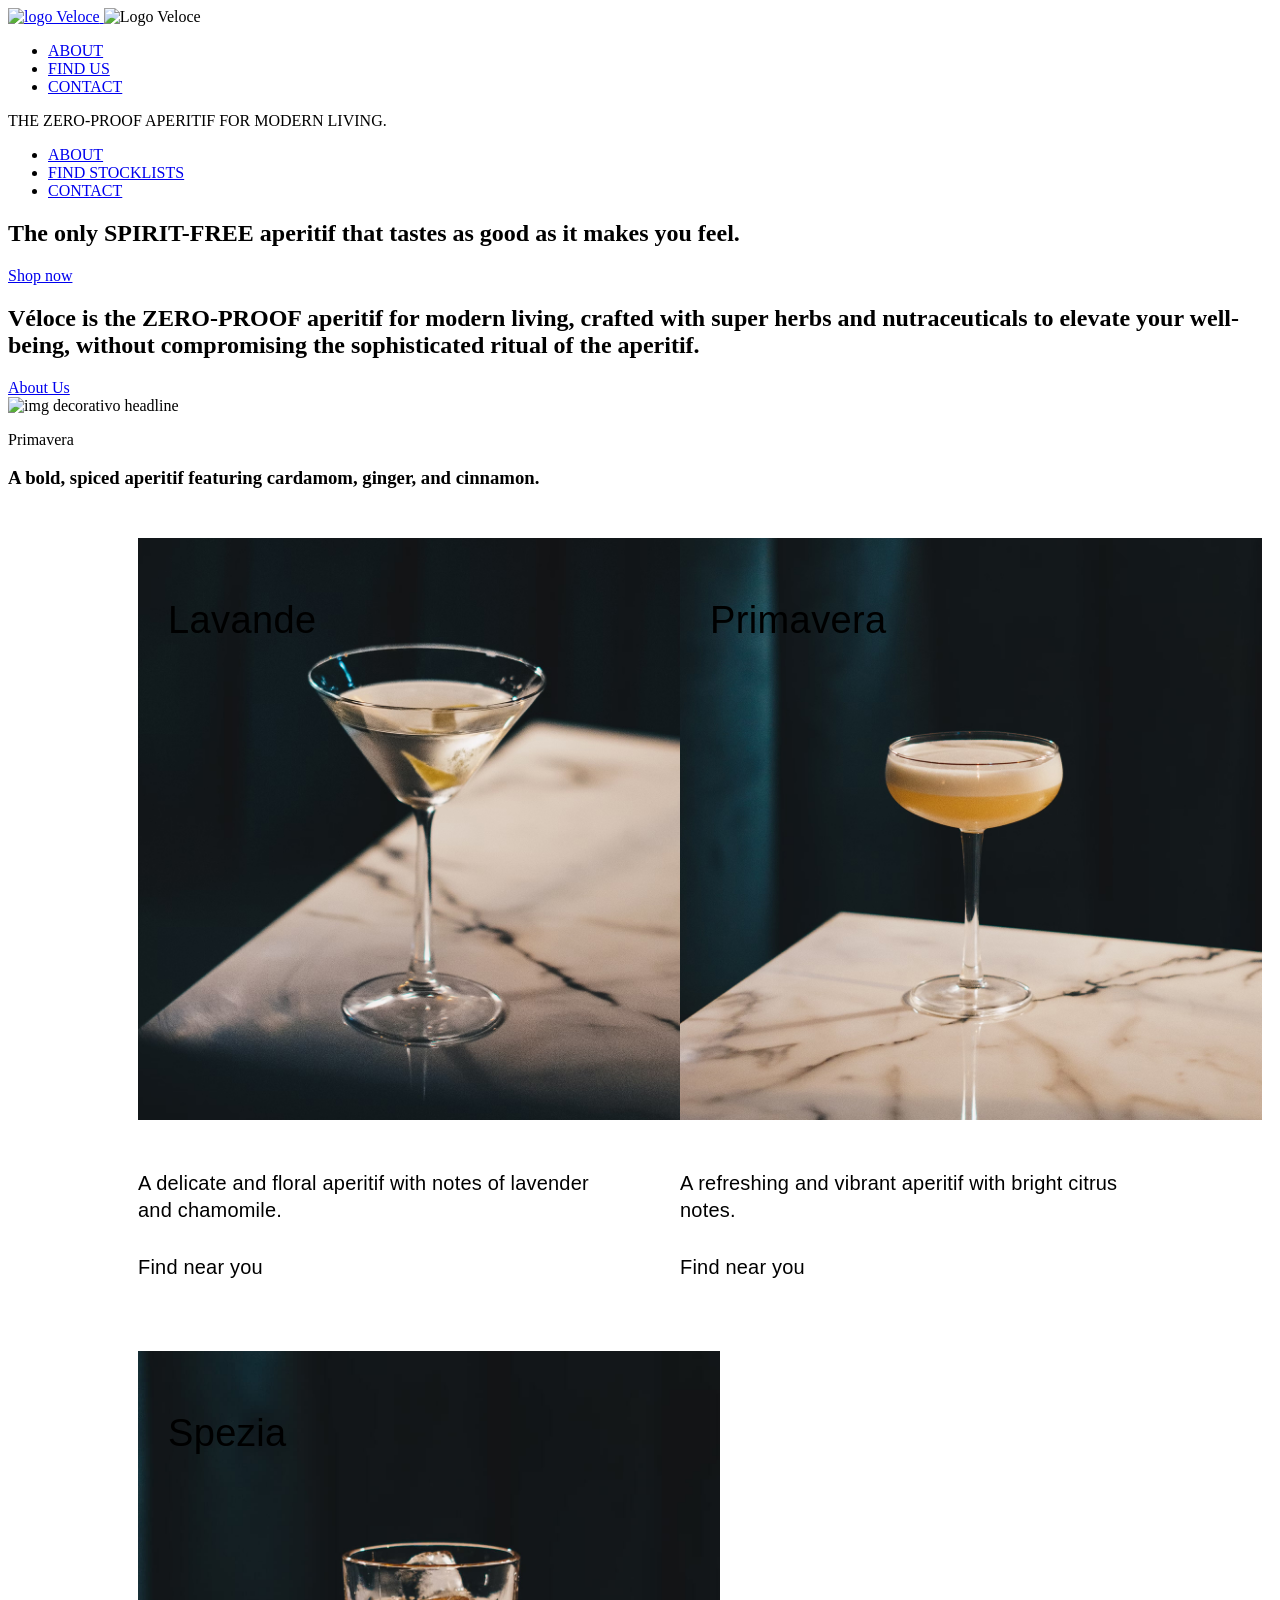
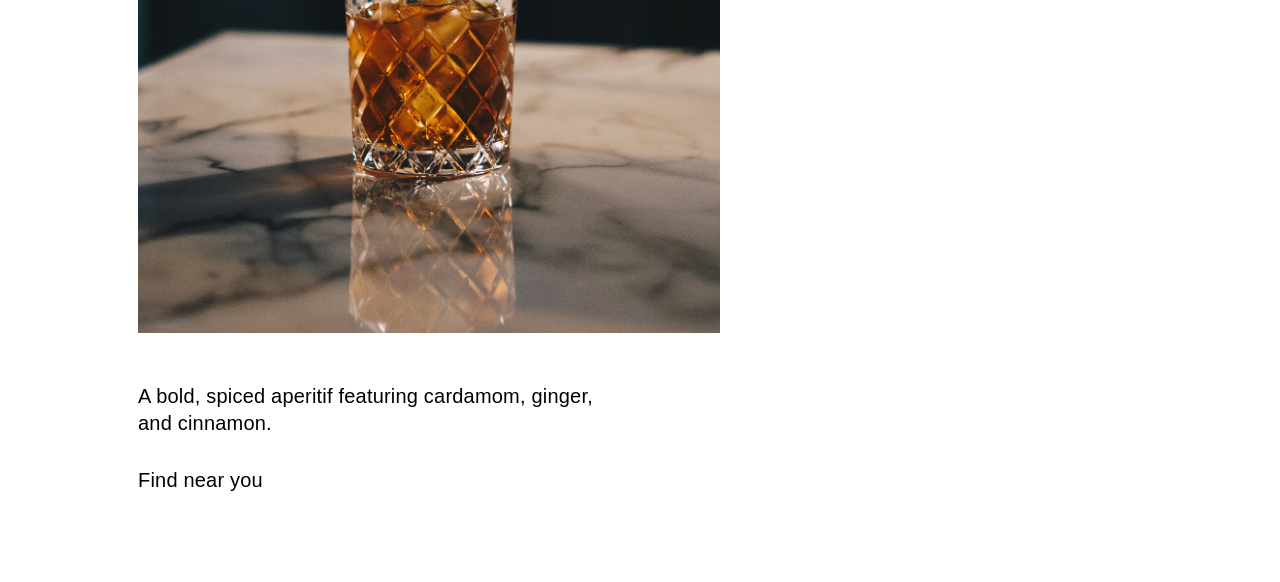
==== index.html @ 13fbf4e6 "finaliza sessao product" ====
<!doctype html>
<html lang="pt-br">
  <head>
    <meta charset="UTF-8" />
    <meta name="viewport" content="width=device-width, initial-scale=1.0" />
    <link rel="stylesheet" href="css/style.css" />
    <title>Véloce</title>
  </head>
  <body>
    <header class="main-header">
      <div class="logo-menu">
        <a class="logo mobile" href="index.html">
          <img src="img/logo-header-tablet.png" alt="logo Veloce" />
        </a>
        <img class="logo tablet" src="img/logo.svg" alt="Logo Veloce" />

        <nav class="menu mobile">
          <ul>
            <li>
              <a class="menu-link" href="#">ABOUT</a>
            </li>
            <li>
              <a class="menu-link" href="#">FIND US</a>
            </li>
            <li>
              <a class="menu-link" href="#">CONTACT</a>
            </li>
          </ul>
        </nav>
        <nav class="menu tablet">
          <p class="titulo-menu">THE ZERO-PROOF APERITIF FOR MODERN LIVING.</p>
          <ul>
            <li>
              <a class="menu-link" href="#">ABOUT</a>
            </li>
            <li>
              <a class="menu-link" href="#">FIND STOCKLISTS</a>
            </li>
            <li>
              <a class="menu-link" href="#">CONTACT</a>
            </li>
          </ul>
        </nav>
      </div>
      <div class="faixa"></div>
    </header>
    <section class="shop">
      <div class="hero">
        <div class="shop-link">
          <h2>
            The only SPIRIT-FREE aperitif that tastes as good as it makes you
            feel.
          </h2>
          <a href="#">Shop now</a>
        </div>
      </div>
    </section>
    <section class="description">
      <div class="description-contents">
        <h1>
          Véloce is the ZERO-PROOF aperitif for modern living, crafted with
          super herbs and nutraceuticals to elevate your well-being, without
          compromising the sophisticated ritual of the aperitif.
        </h1>
        <a href="#">About Us</a>
      </div>
    </section>
    <section class="headline">
      <div class="headline-contents">
        <img src="img/new-headline-img.png" alt="img decorativo headline" />
        <div class="text-contents">
          <p>Primavera</p>
          <h3>
            A bold, spiced aperitif featuring cardamom, ginger, and cinnamon.
          </h3>
        </div>
      </div>
    </section>
    <section class="product">
      <div class="product-contents">
        <article class="drinks">
          <header class="drink lavande">
            <h2>Lavande</h2>
          </header>
          <footer>
            <p>
              A delicate and floral aperitif with notes of lavender and
              chamomile.
            </p>
            <a href="#">Find near you</a>
          </footer>
        </article>
        <article class="drinks">
          <header class="drink primavera">
            <h2>Primavera</h2>
          </header>
          <footer>
            <p>
              A refreshing and vibrant aperitif with bright citrus notes.
            </p>
            <a href="#">Find near you</a>
          </footer>
        </article>
        <article class="drinks">
          <header class="drink spezia">
            <h2>Spezia</h2>
          </header>
          <footer>
            <p>
              A bold, spiced aperitif featuring cardamom, ginger, and cinnamon.
            </p>
            <a href="#">Find near you</a>
          </footer>
        </article>
        
      </div>
    </section>
  </body>
</html>
---- css/style.css ----
@import url(global.css);
@import url(header.css);
@import url(shop.css);
@import url(description.css);
@import url(headline.css);
@import url(product.css);
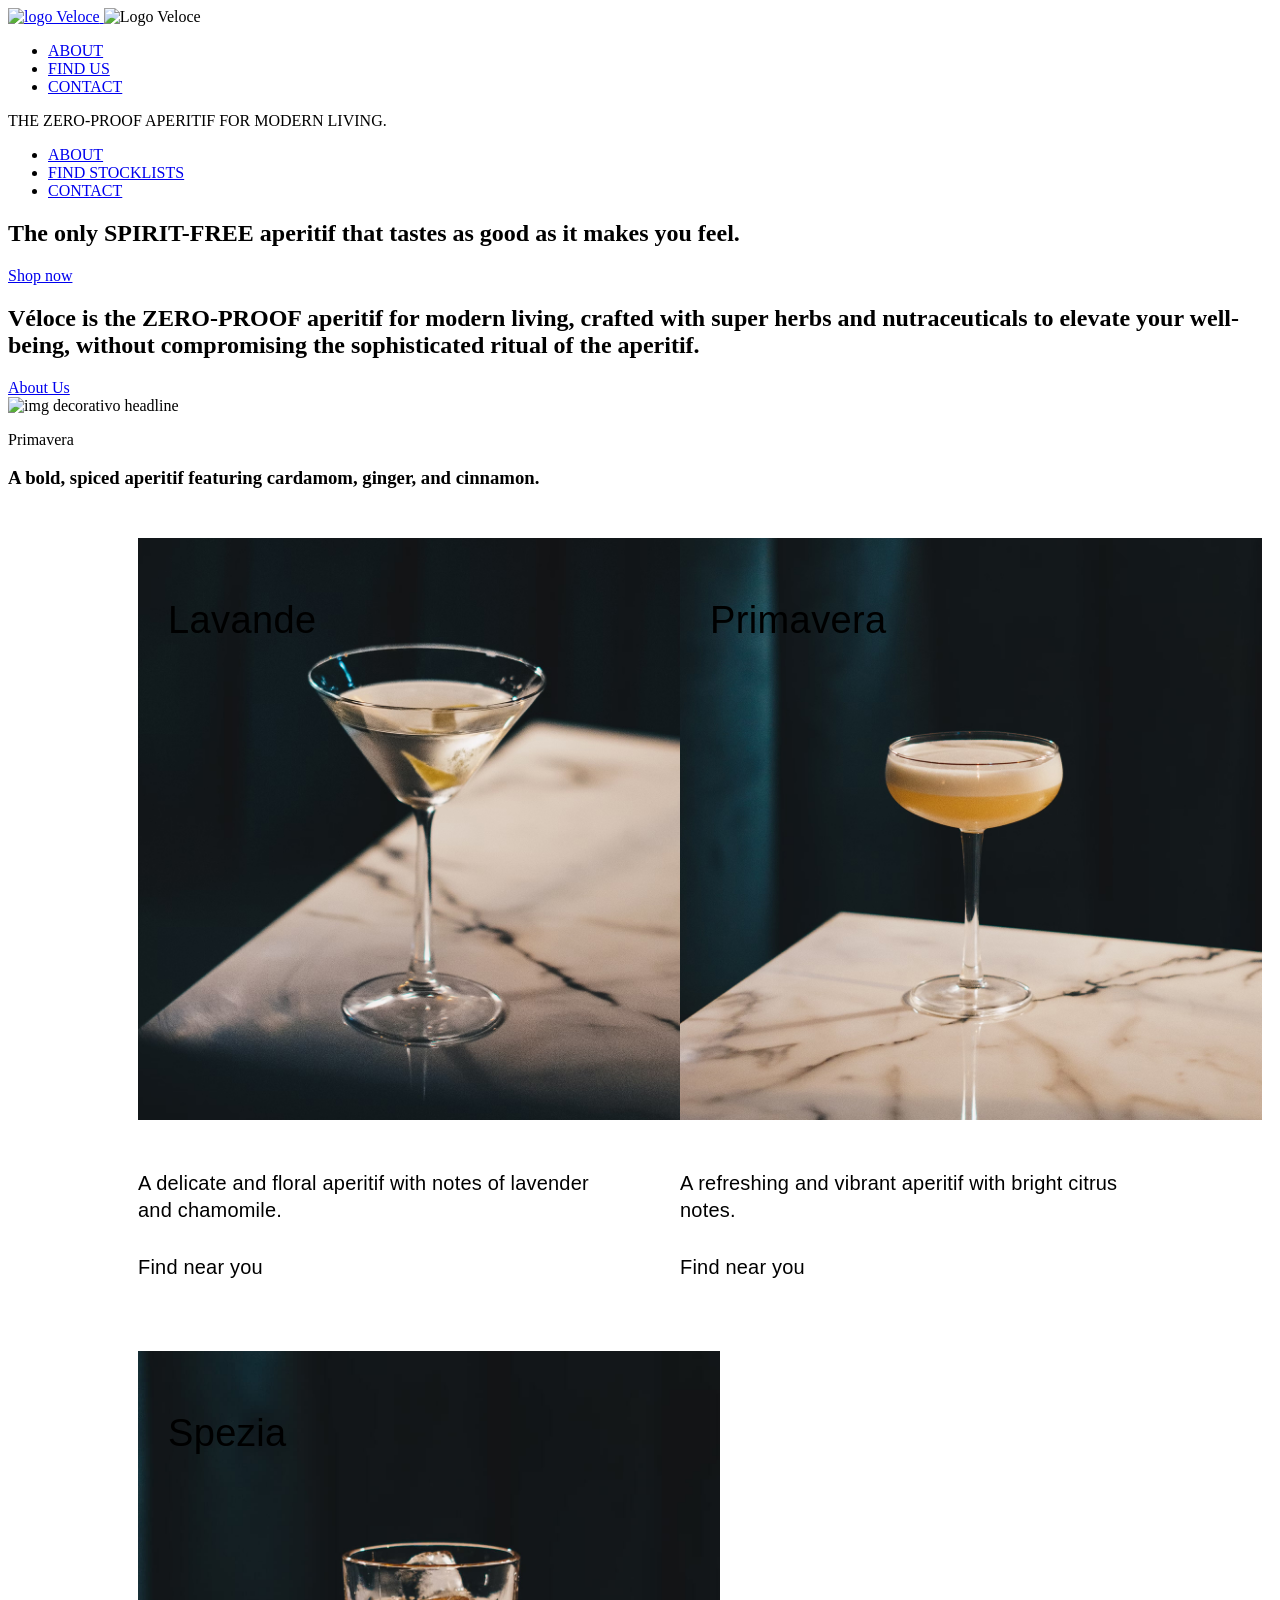
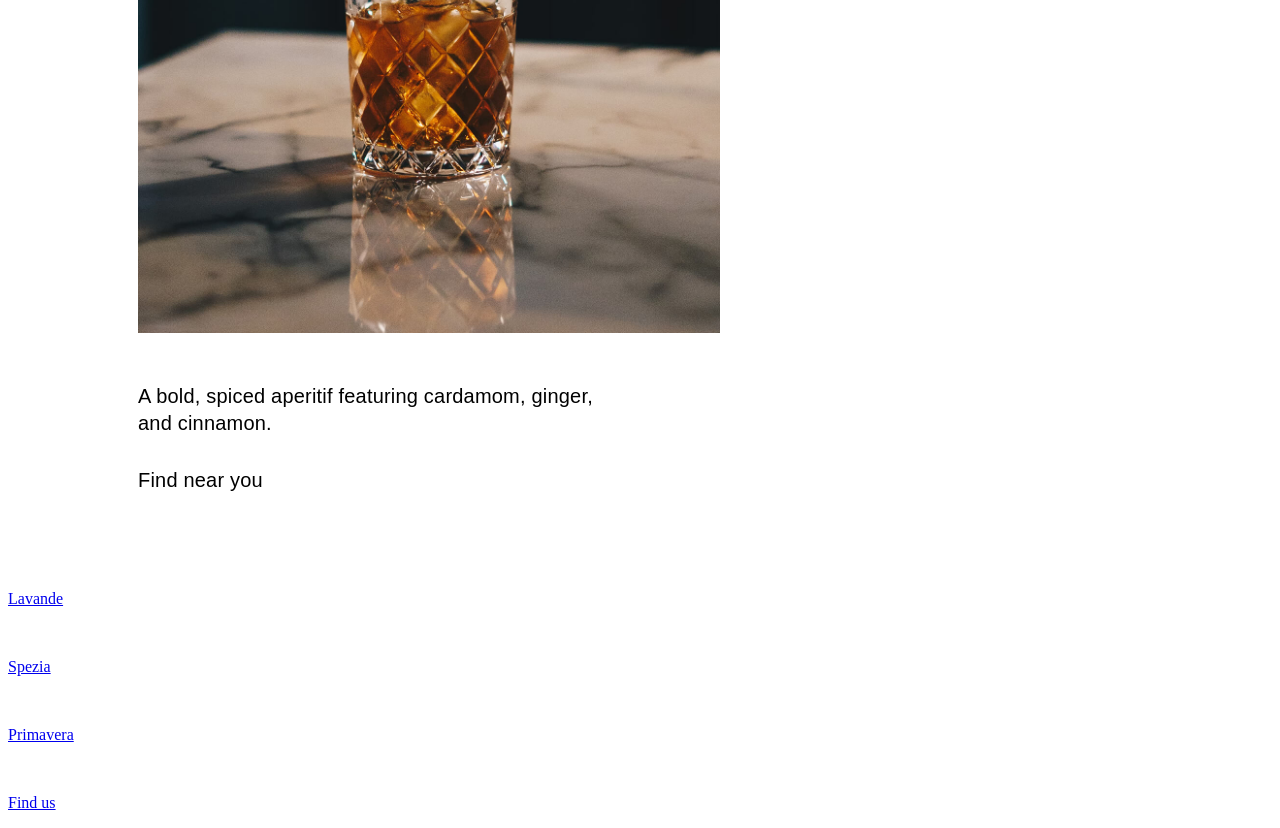
==== commit e2b5cc96: "adiciona estratura html sessao flavors" ====
--- a/index.html
+++ b/index.html
@@ -95,9 +95,7 @@
             <h2>Primavera</h2>
           </header>
           <footer>
-            <p>
-              A refreshing and vibrant aperitif with bright citrus notes.
-            </p>
+            <p>A refreshing and vibrant aperitif with bright citrus notes.</p>
             <a href="#">Find near you</a>
           </footer>
         </article>
@@ -112,8 +110,18 @@
             <a href="#">Find near you</a>
           </footer>
         </article>
-        
       </div>
+    </section>
+    <section class="flavors">
+      <a href="#">
+        <p>Lavande</p>
+        <br />
+        <p>Spezia</p>
+        <br />
+        <p>Primavera</p>
+        <br />
+        <p class="span">Find us</p>
+      </a>
     </section>
   </body>
 </html>
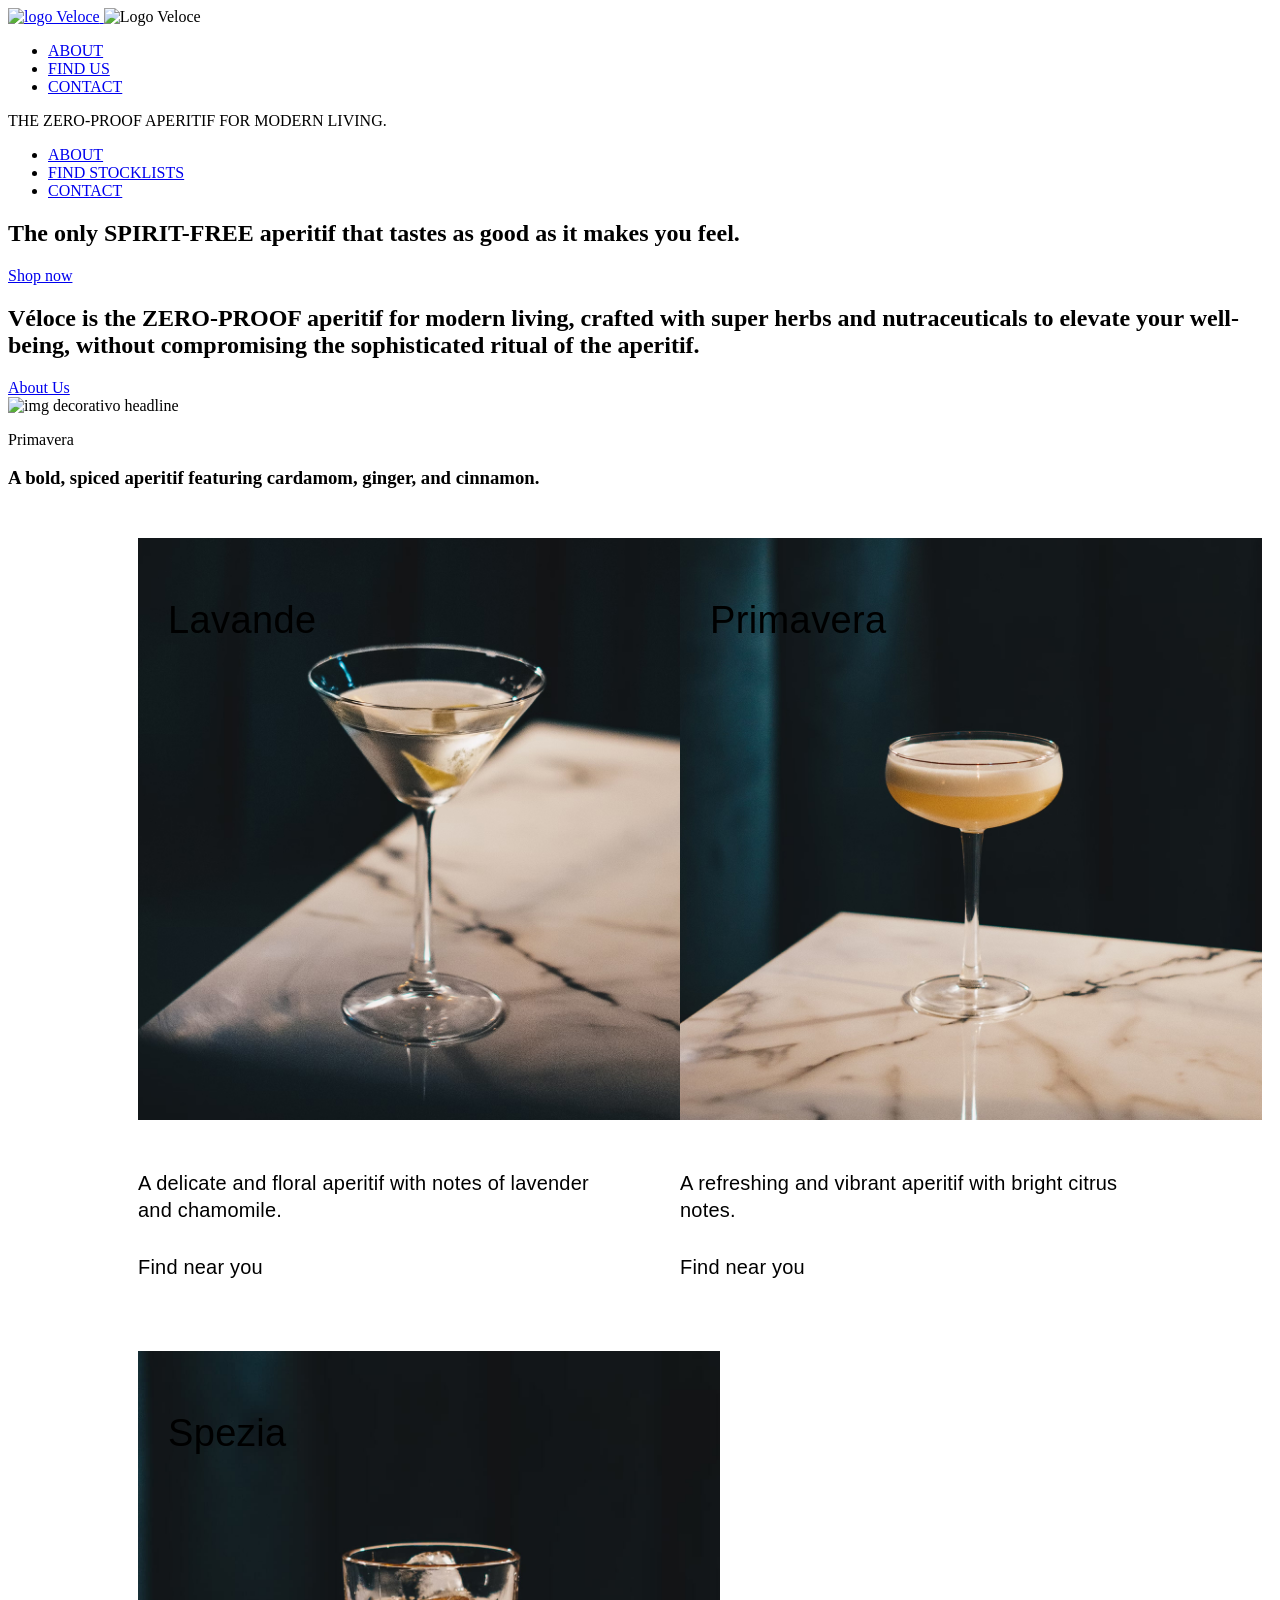
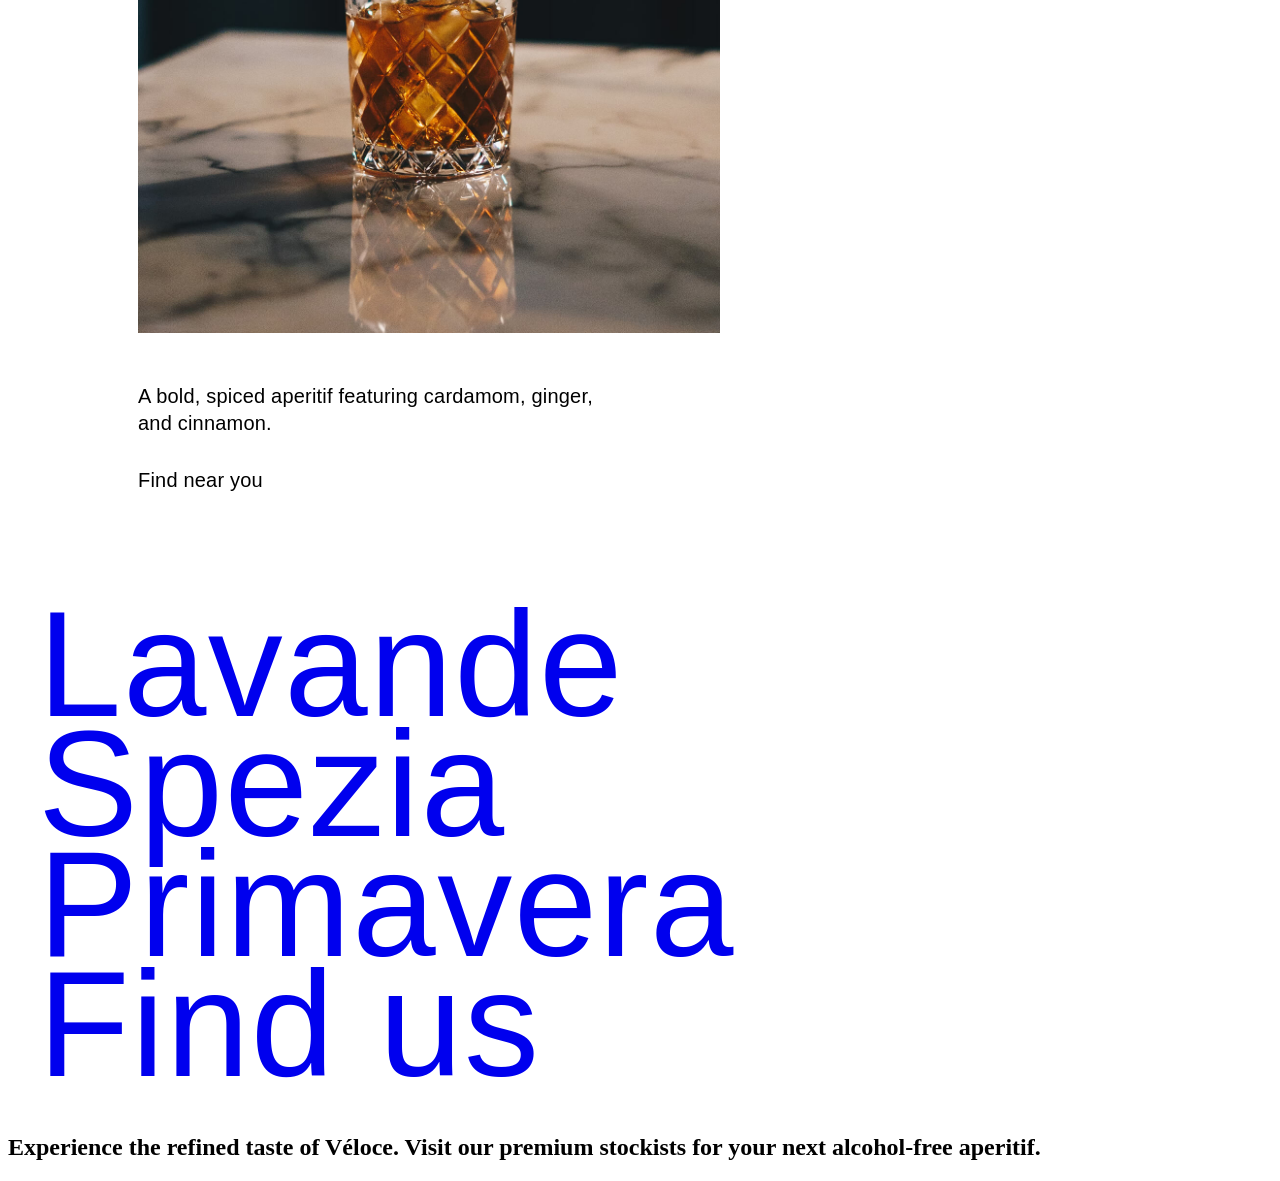
==== commit 4a683e6c: "adiciona estrutura css sessao stocklist" ====
--- a/index.html
+++ b/index.html
@@ -123,5 +123,10 @@
         <p class="span">Find us</p>
       </a>
     </section>
+    <section class="stocklist">
+      <div class="stocklist-conteiner">
+        <h2>Experience the refined taste of Véloce. Visit our premium stockists for your next alcohol-free aperitif.</h2>
+      </div>
+    </section>
   </body>
 </html>
--- a/css/style.css
+++ b/css/style.css
@@ -3,4 +3,5 @@
 @import url(shop.css);
 @import url(description.css);
 @import url(headline.css);
-@import url(product.css);+@import url(product.css);
+@import url(flavors.css);
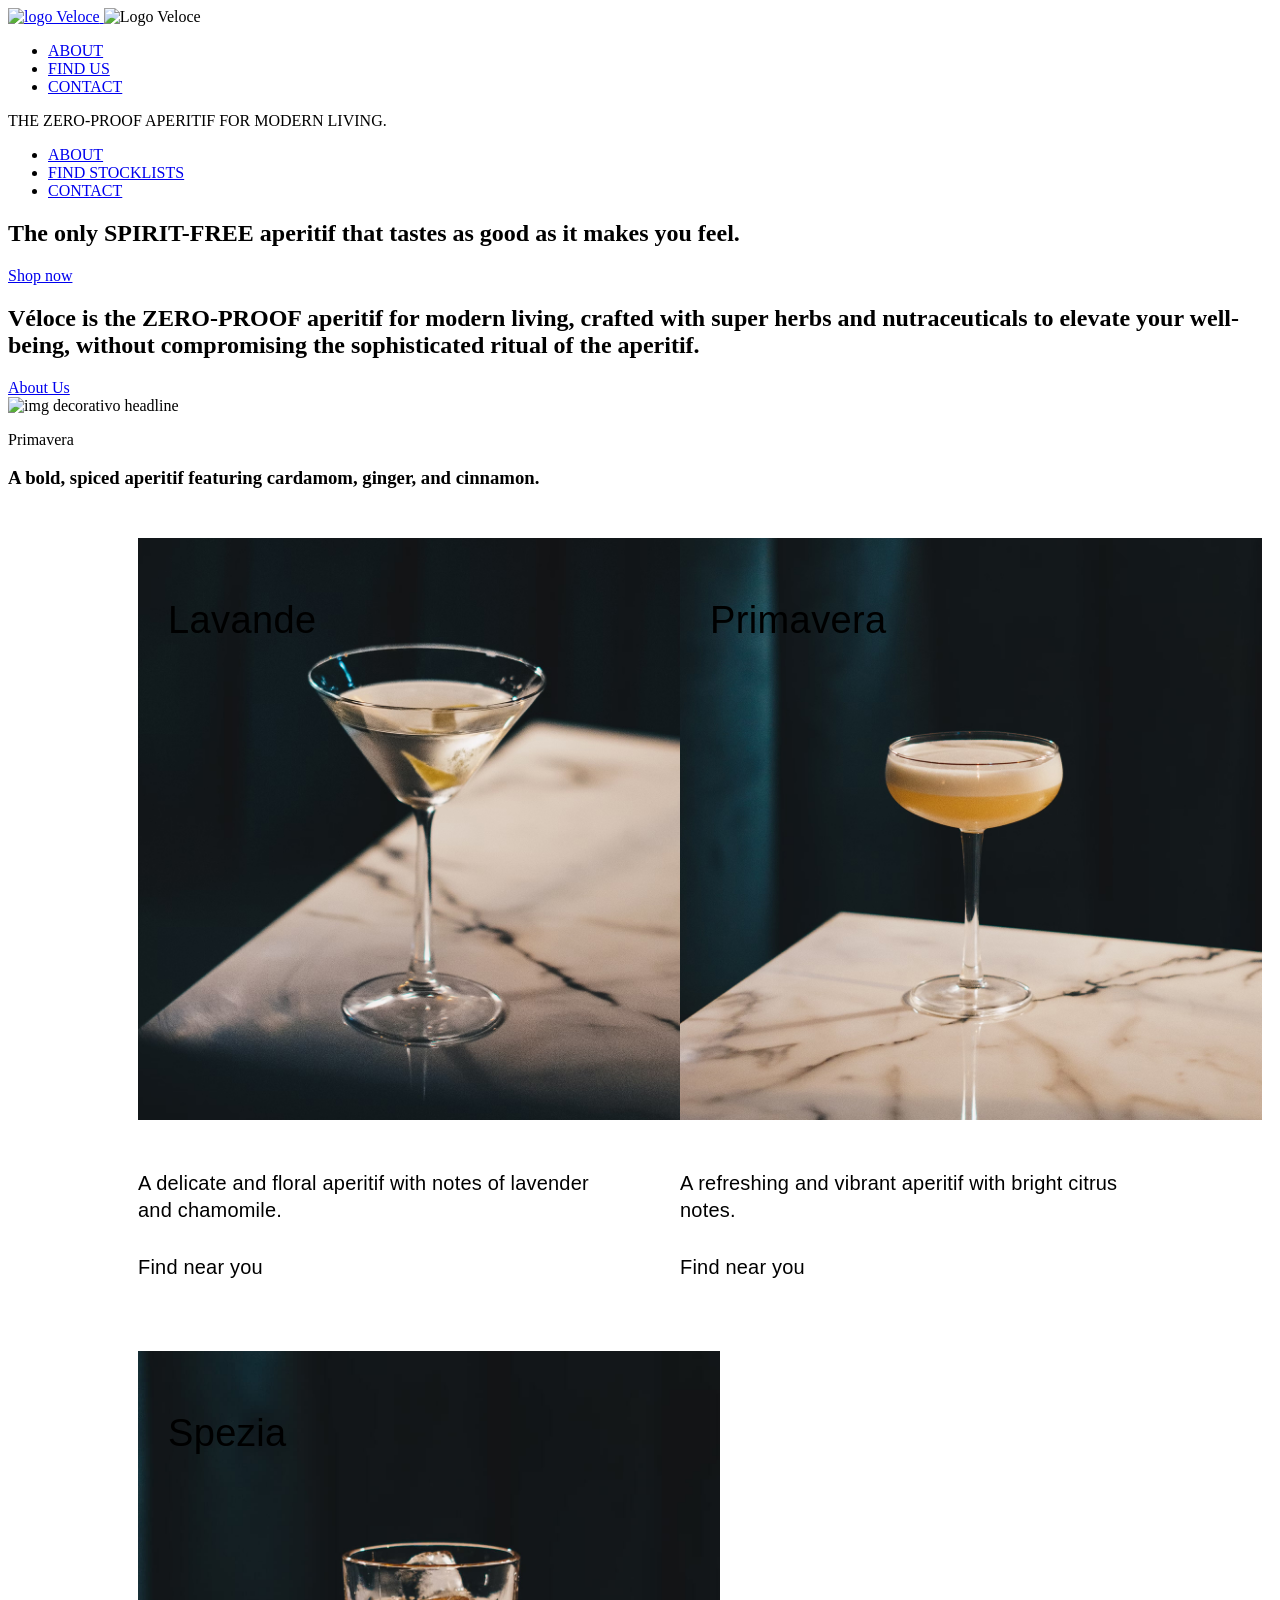
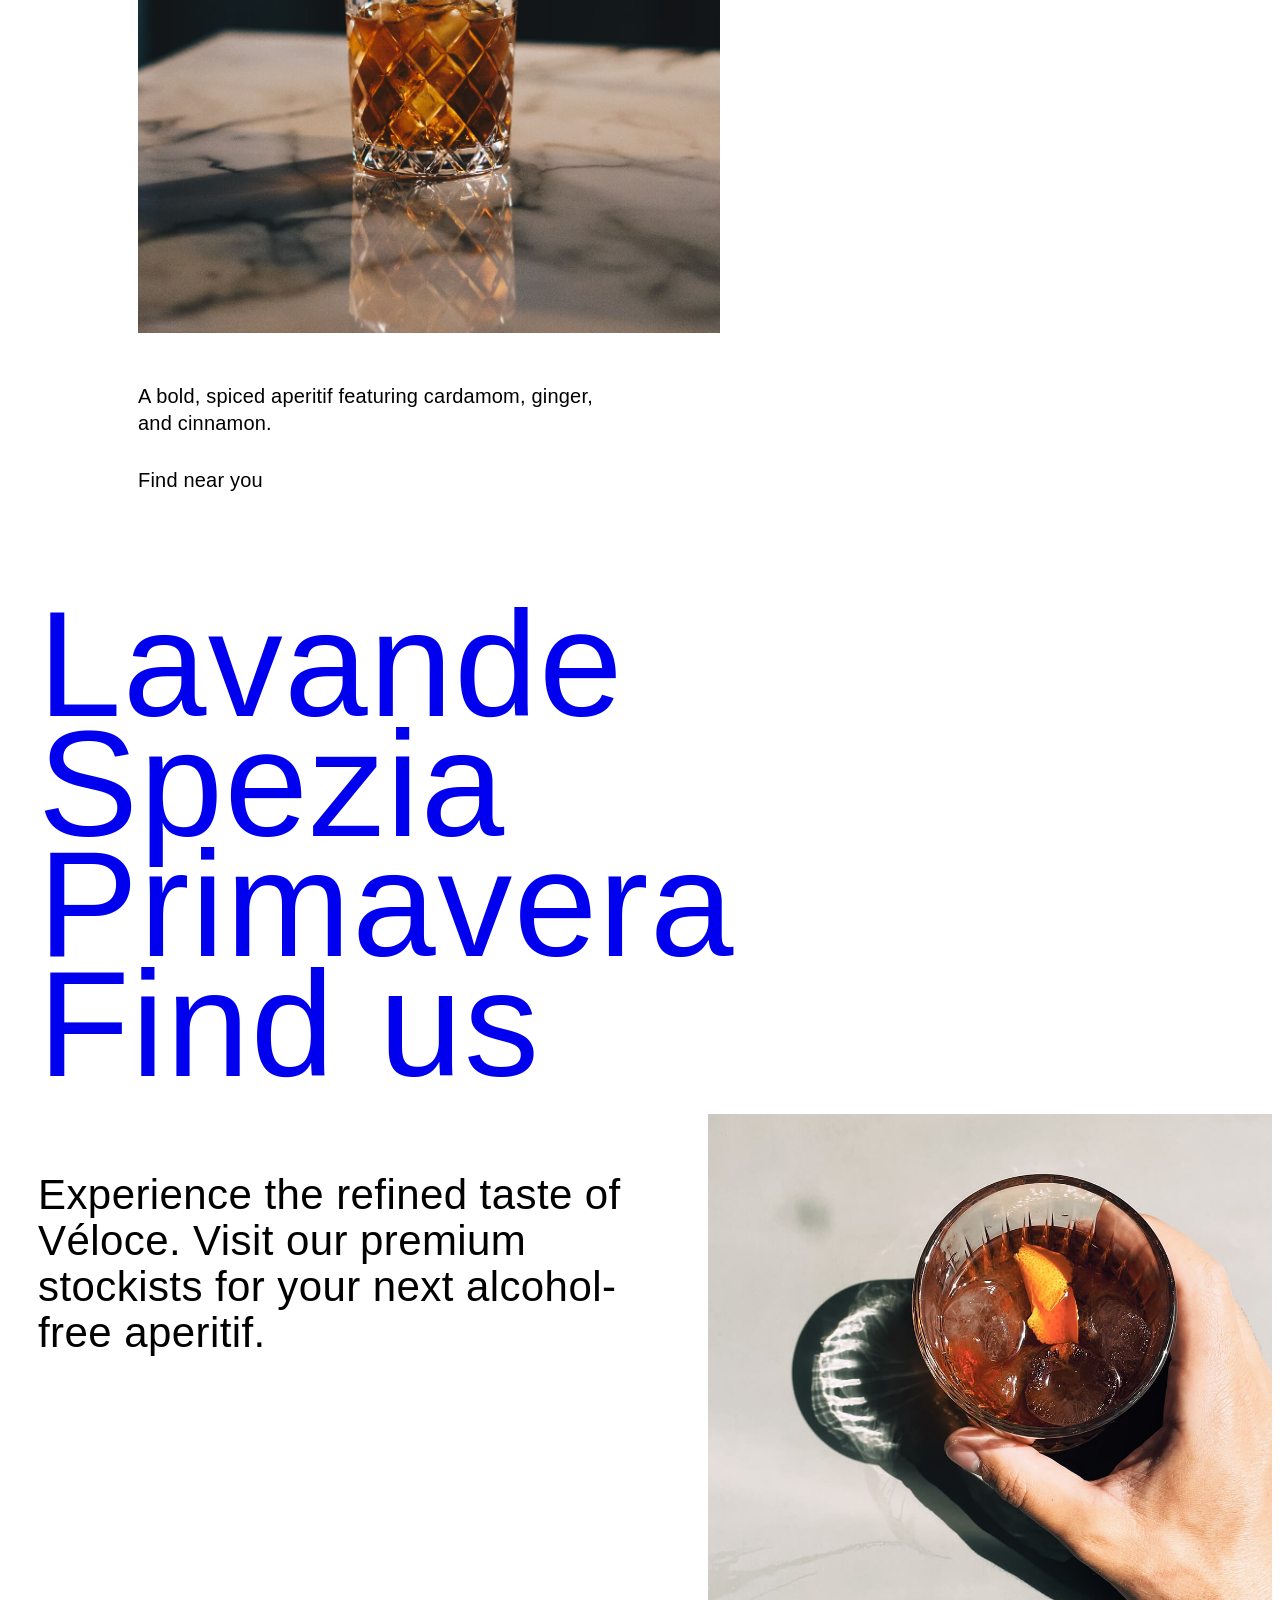
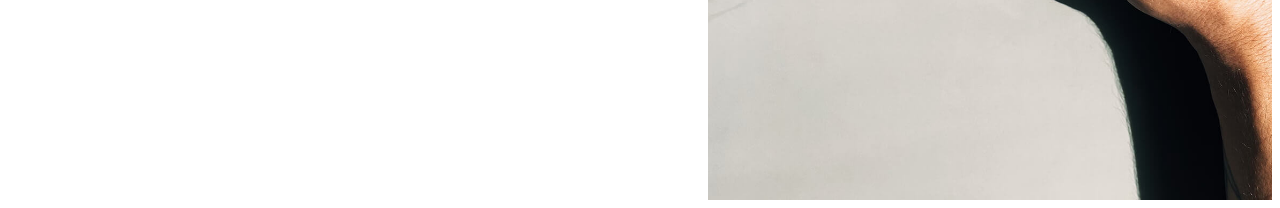
==== commit c8e93005: "adiciona css e finaliza sessao stocklist" ====
--- a/index.html
+++ b/index.html
@@ -125,7 +125,14 @@
     </section>
     <section class="stocklist">
       <div class="stocklist-conteiner">
-        <h2>Experience the refined taste of Véloce. Visit our premium stockists for your next alcohol-free aperitif.</h2>
+        <div class="stocklist-text">
+          <h2>
+            Experience the refined taste of Véloce. Visit our premium stockists
+            for your next alcohol-free aperitif.
+          </h2>
+        </div>
+        <div class="stocklist-img"></div>
+        
       </div>
     </section>
   </body>
--- a/css/style.css
+++ b/css/style.css
@@ -4,4 +4,5 @@
 @import url(description.css);
 @import url(headline.css);
 @import url(product.css);
-@import url(flavors.css);+@import url(flavors.css);
+@import url(stocklist.css);
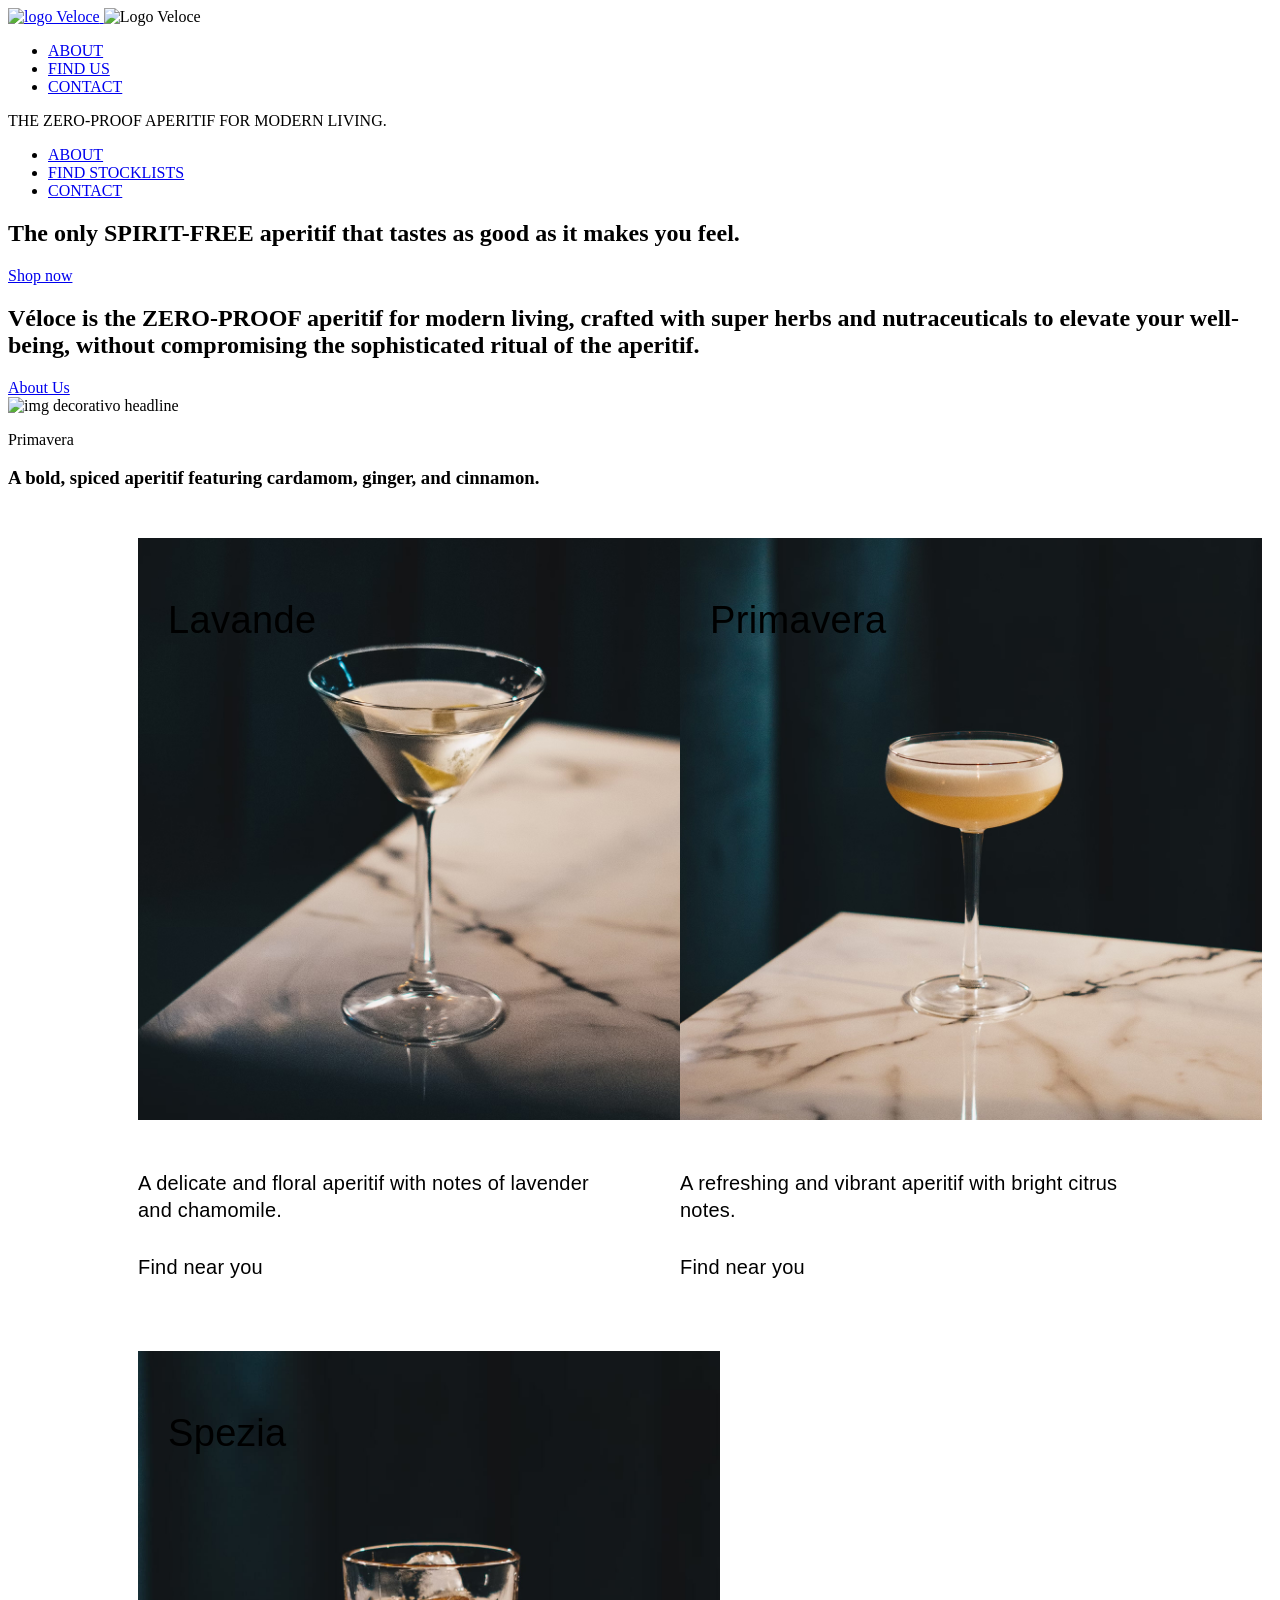
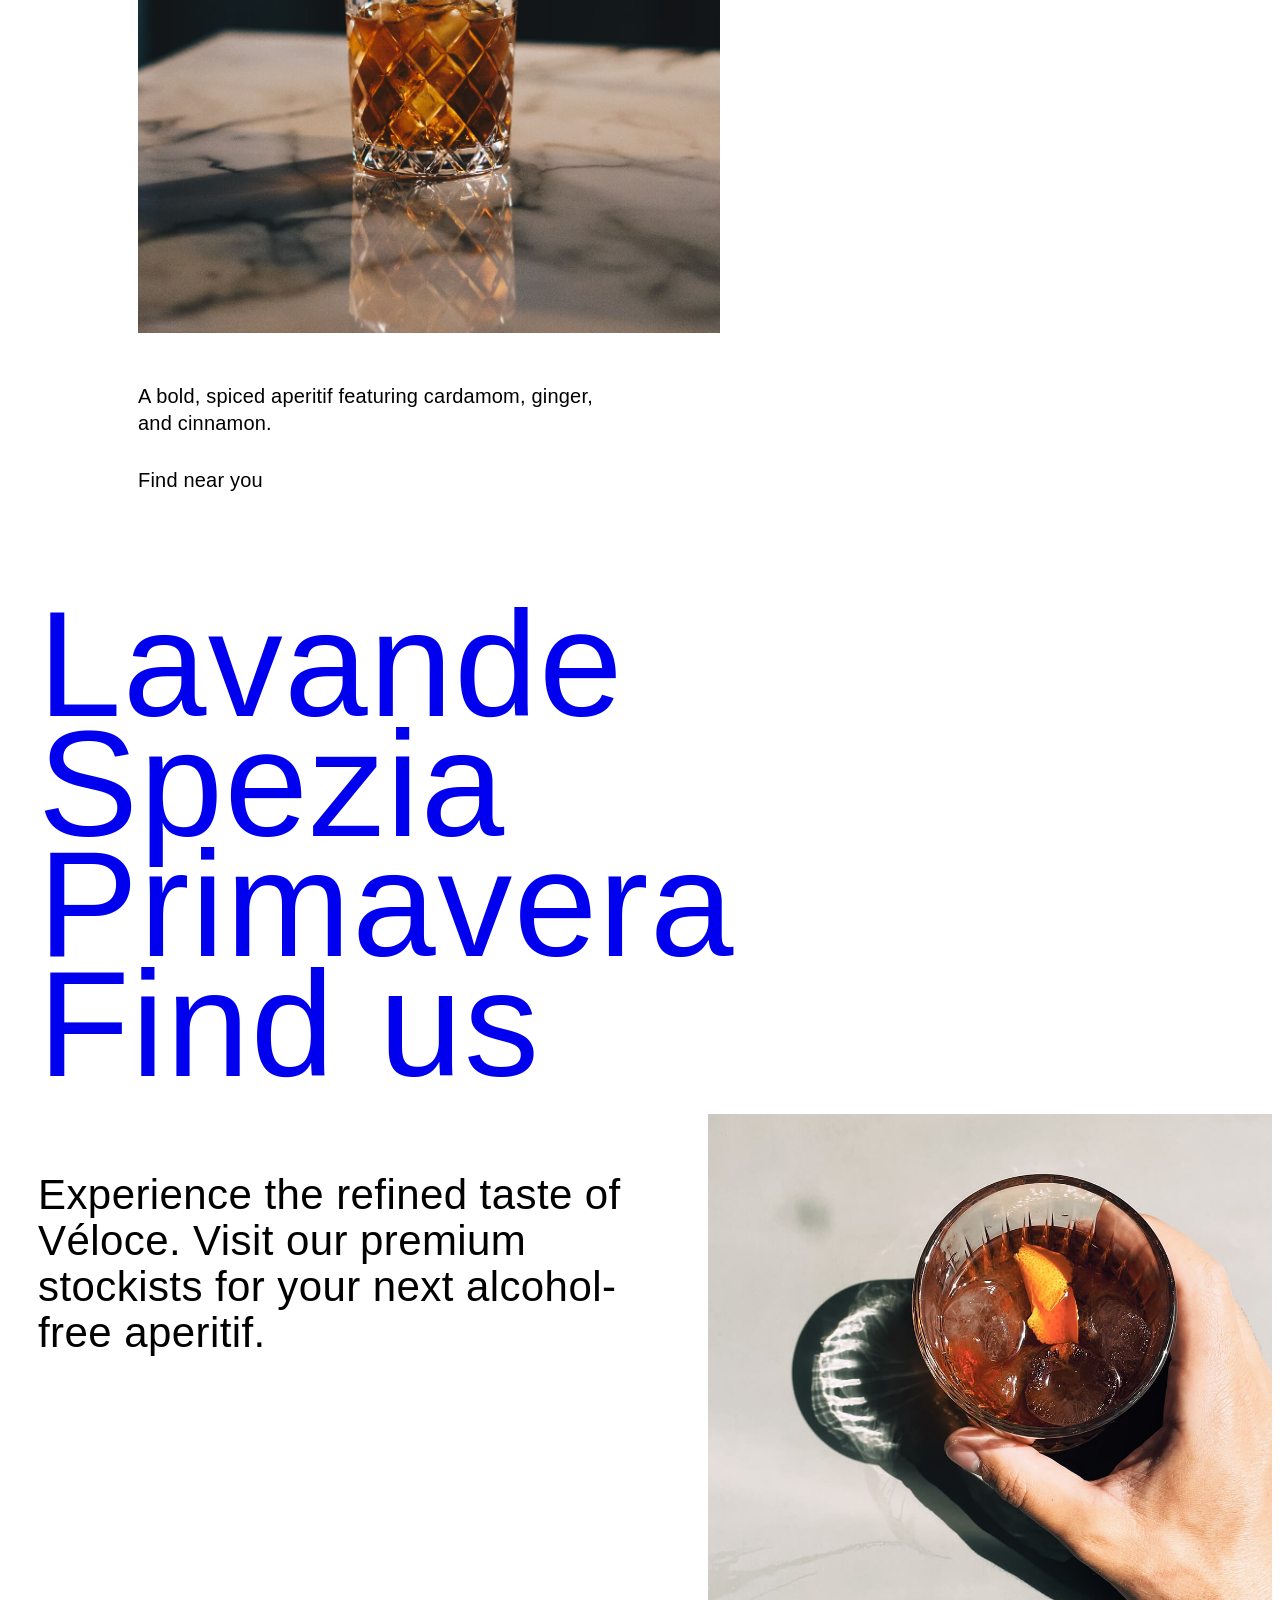
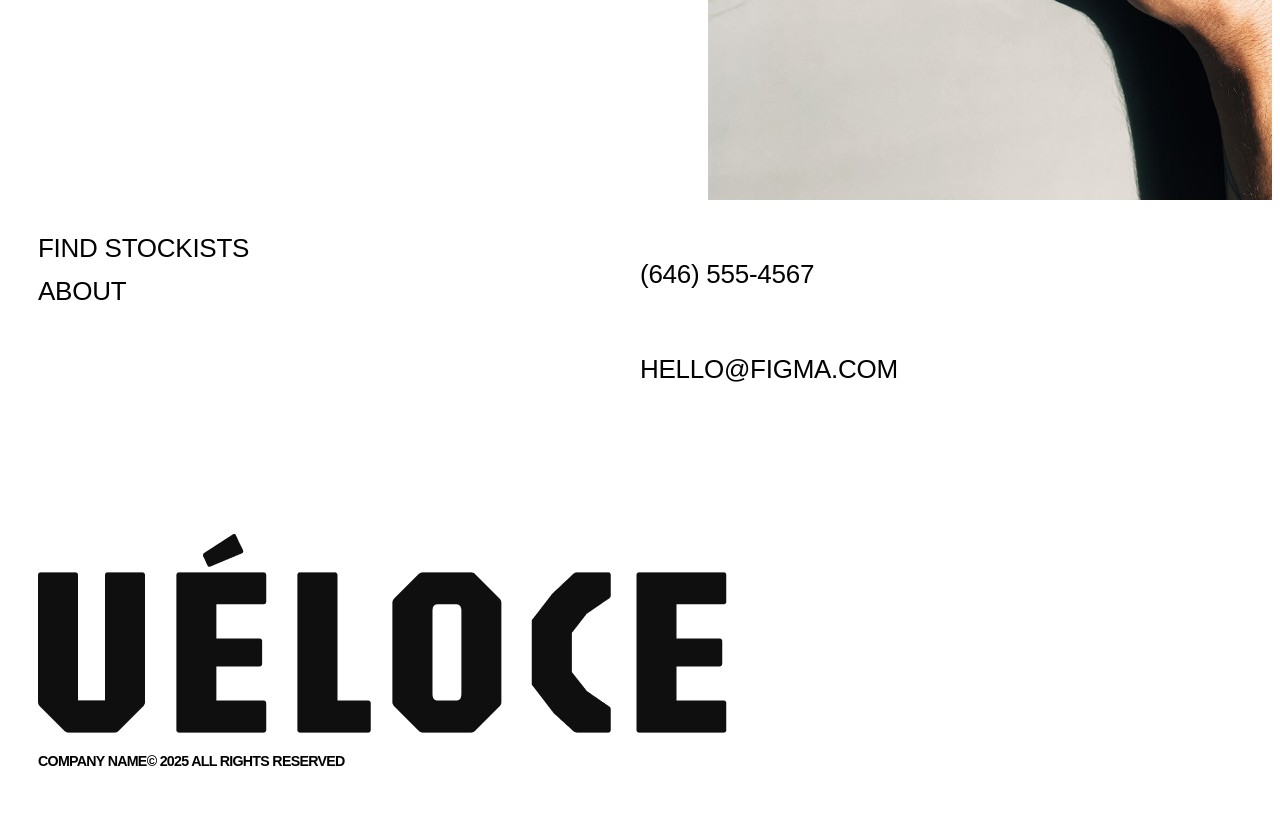
==== commit 1301e2fe: "adiciona css e finaliza sessao main-footer" ====
--- a/index.html
+++ b/index.html
@@ -132,8 +132,26 @@
           </h2>
         </div>
         <div class="stocklist-img"></div>
-        
       </div>
     </section>
+    <footer class="main-footer">
+      <div class="contact-contents">
+        <div class="contact-links">
+          <a href="#">Find Stockists</a>
+          <a href="#">About</a>
+        </div>
+        <div class="contacts">
+          <p>(646) 555-4567</p>
+          <p>hello@figma.com</p>
+        </div>
+      </div>
+      <div class="copyright">
+        <a href="index.html">
+          <img src="./img/Veloce-logo-footer.png" alt="SVG logo Véloce" />
+        </a>
+        <p>company name© 2025 All Rights Reserved</p>
+      </div>
+      <div class="faixa"></div>
+    </footer>
   </body>
 </html>
--- a/css/style.css
+++ b/css/style.css
@@ -5,4 +5,5 @@
 @import url(headline.css);
 @import url(product.css);
 @import url(flavors.css);
-@import url(stocklist.css);+@import url(stocklist.css);
+@import url(main-footer.css);
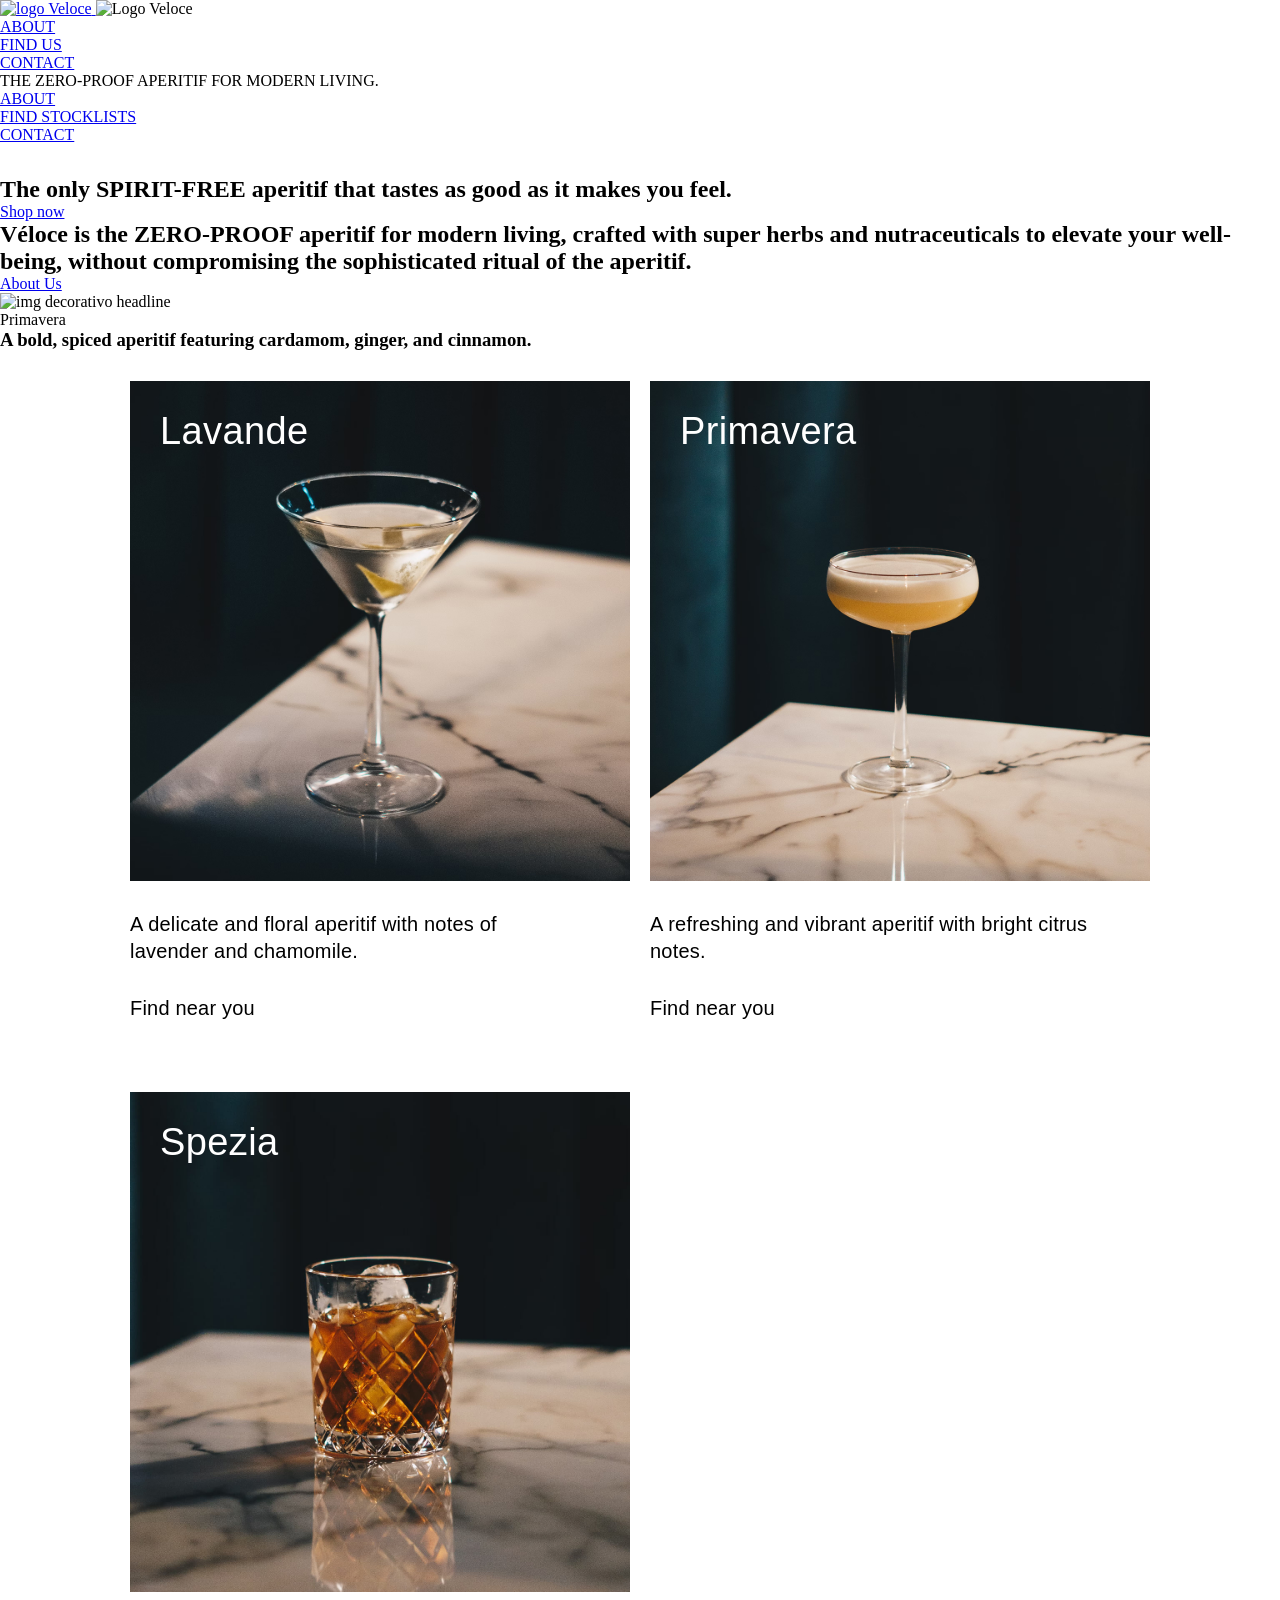
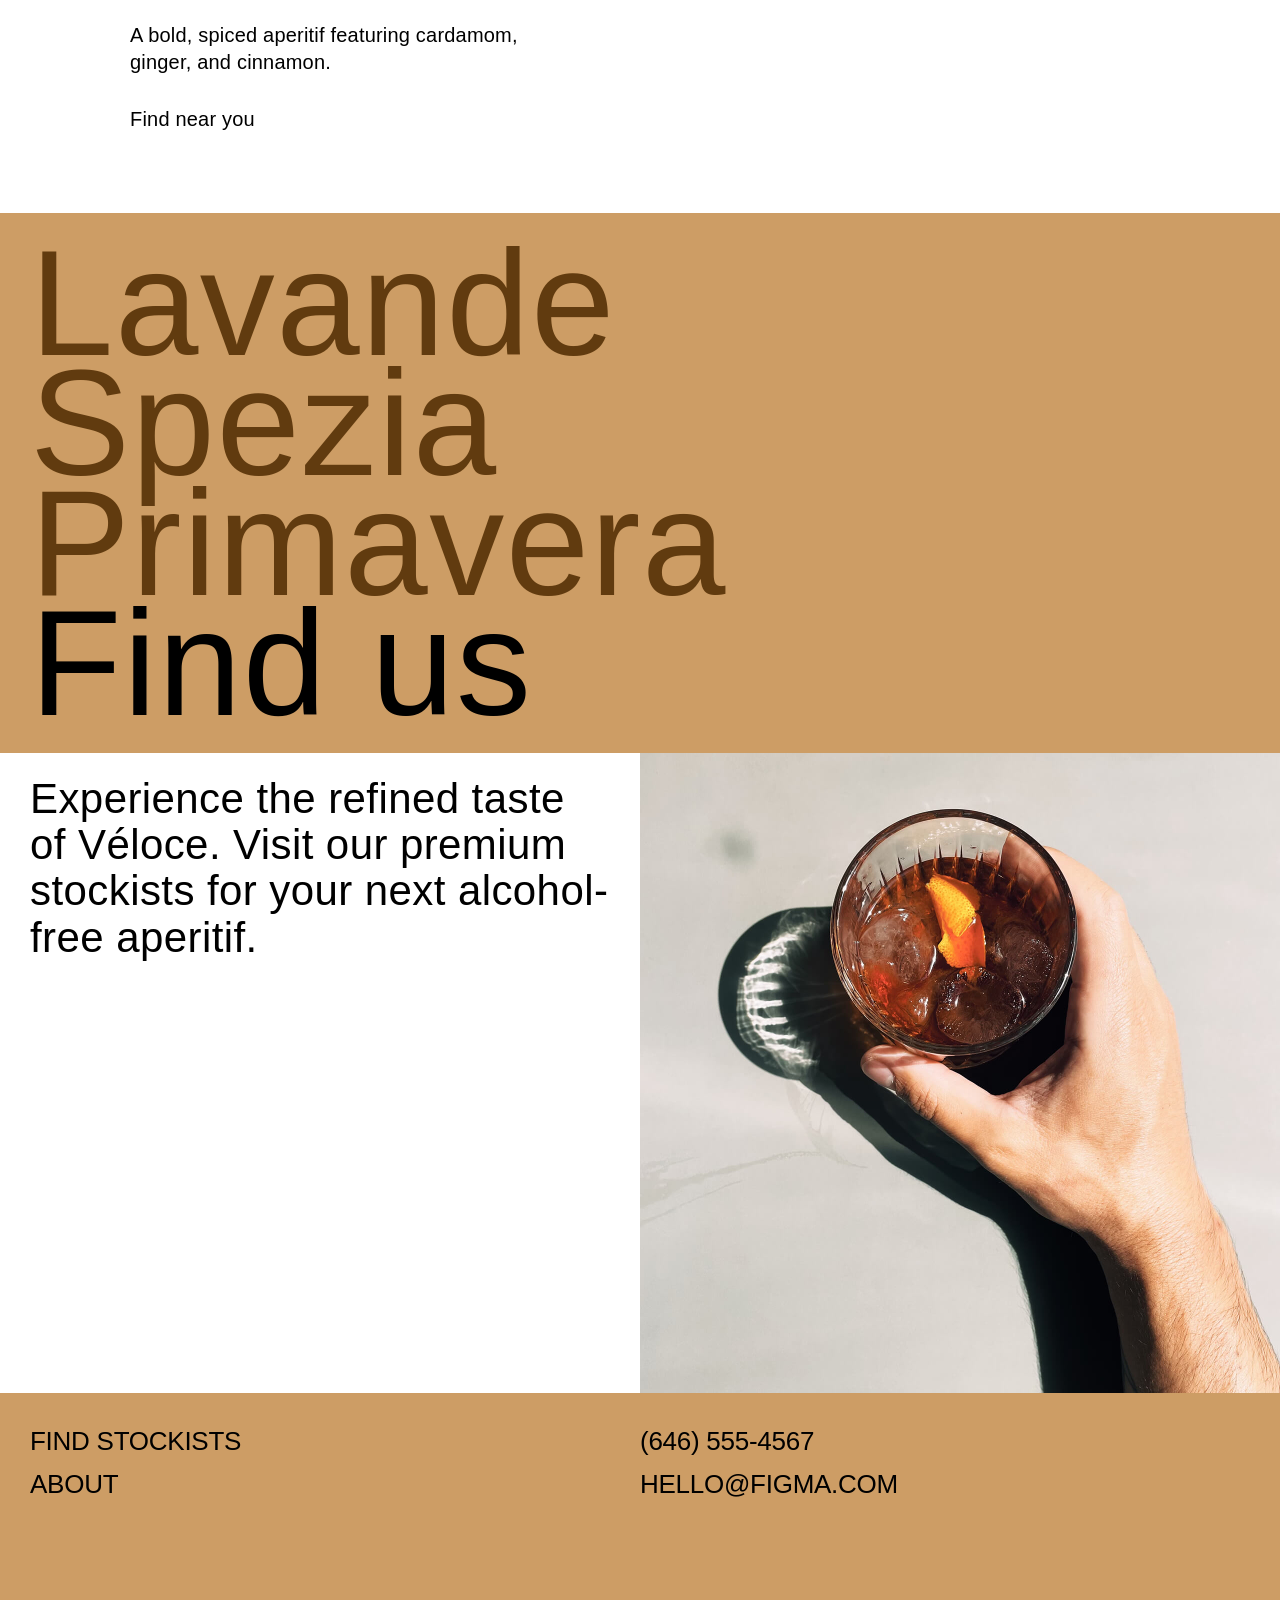
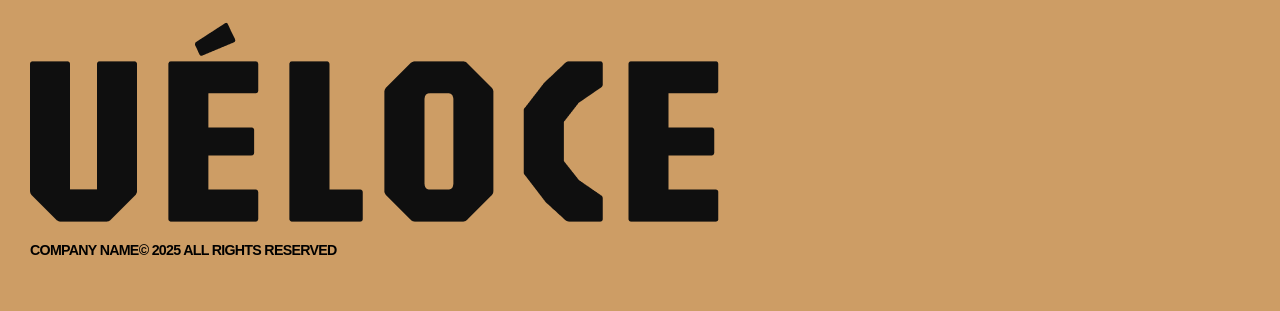
==== commit 3a82d96b: "adiciona e finaliza header-abas" ====
--- a/index.html
+++ b/index.html
@@ -17,7 +17,7 @@
         <nav class="menu mobile">
           <ul>
             <li>
-              <a class="menu-link" href="#">ABOUT</a>
+              <a class="menu-link" href="about.html">ABOUT</a>
             </li>
             <li>
               <a class="menu-link" href="#">FIND US</a>
@@ -31,7 +31,7 @@
           <p class="titulo-menu">THE ZERO-PROOF APERITIF FOR MODERN LIVING.</p>
           <ul>
             <li>
-              <a class="menu-link" href="#">ABOUT</a>
+              <a class="menu-link" href="about.html">ABOUT</a>
             </li>
             <li>
               <a class="menu-link" href="#">FIND STOCKLISTS</a>
@@ -62,7 +62,7 @@
           super herbs and nutraceuticals to elevate your well-being, without
           compromising the sophisticated ritual of the aperitif.
         </h1>
-        <a href="#">About Us</a>
+        <a href="about.html">About Us</a>
       </div>
     </section>
     <section class="headline">
@@ -138,7 +138,7 @@
       <div class="contact-contents">
         <div class="contact-links">
           <a href="#">Find Stockists</a>
-          <a href="#">About</a>
+          <a href="about.html">About</a>
         </div>
         <div class="contacts">
           <p>(646) 555-4567</p>
--- a/css/style.css
+++ b/css/style.css
@@ -6,4 +6,5 @@
 @import url(product.css);
 @import url(flavors.css);
 @import url(stocklist.css);
-@import url(main-footer.css);+@import url(main-footer.css);
+@import url(header-abas.css);
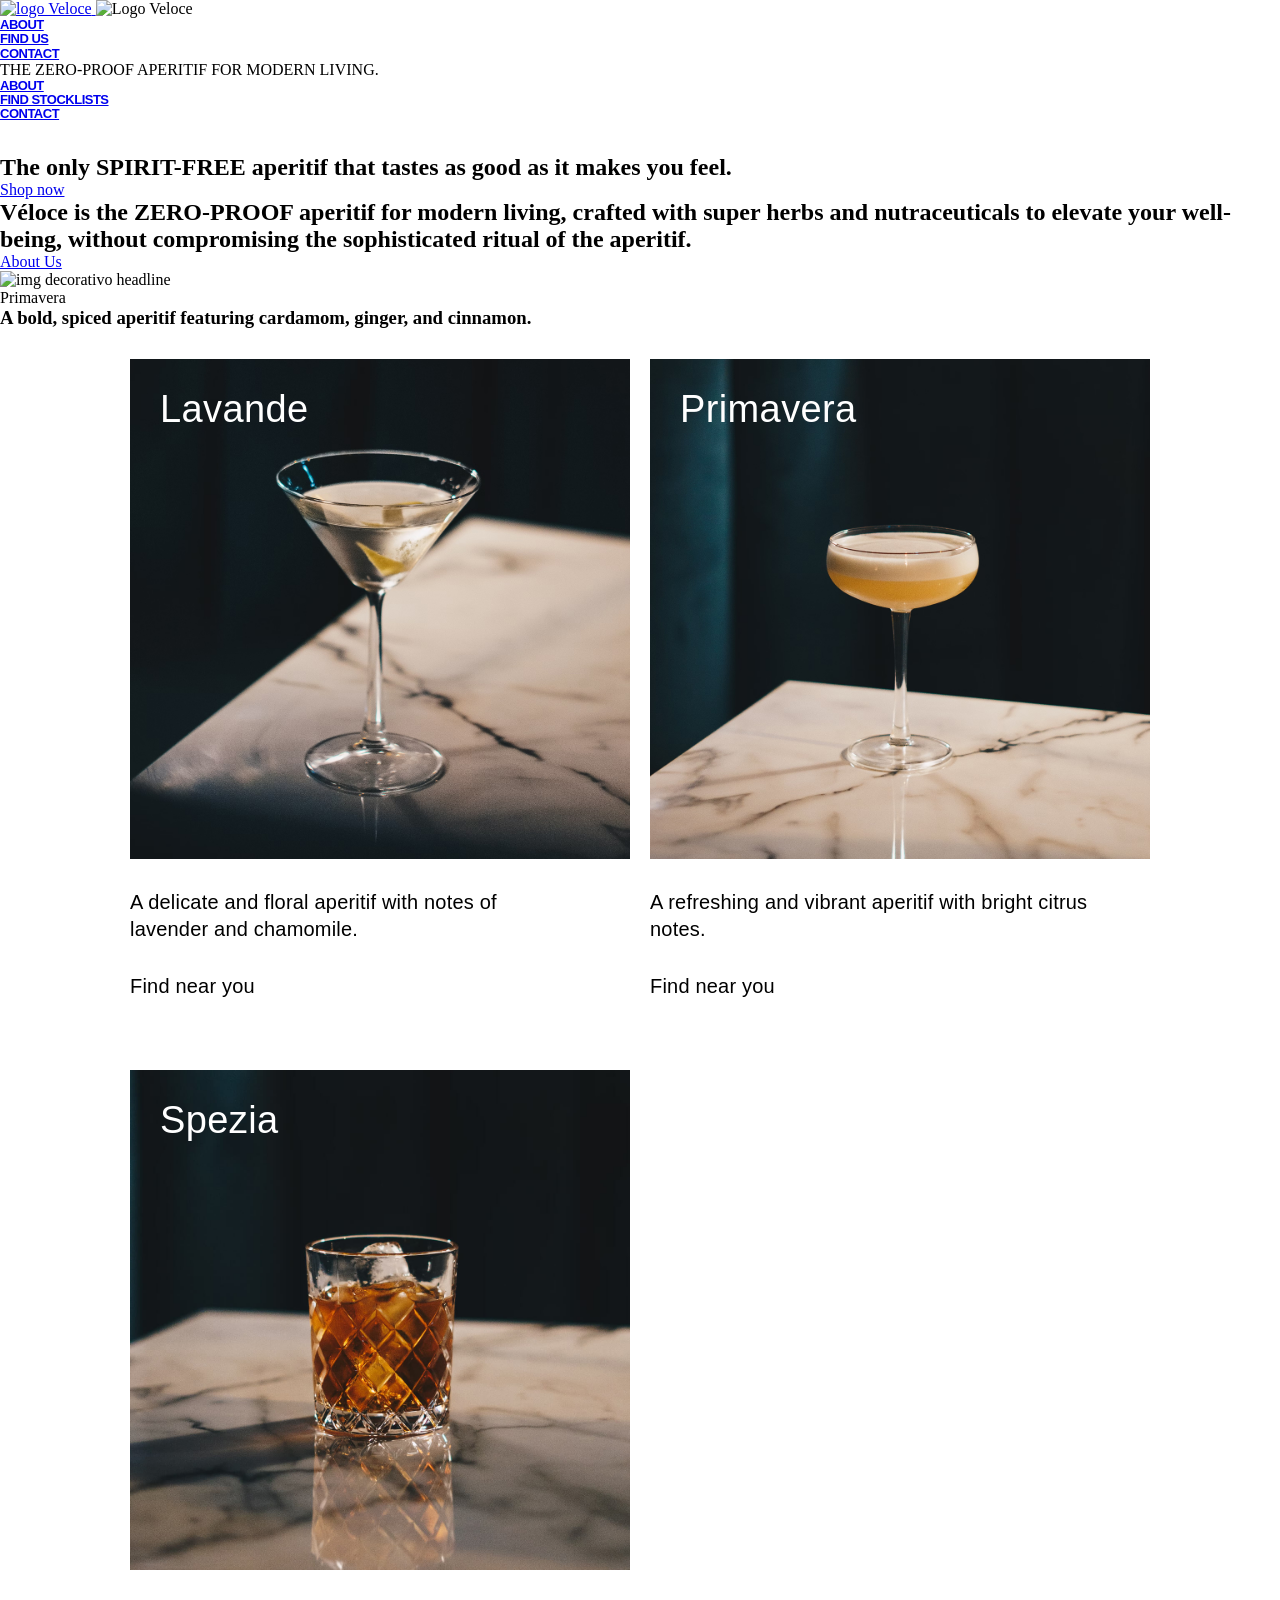
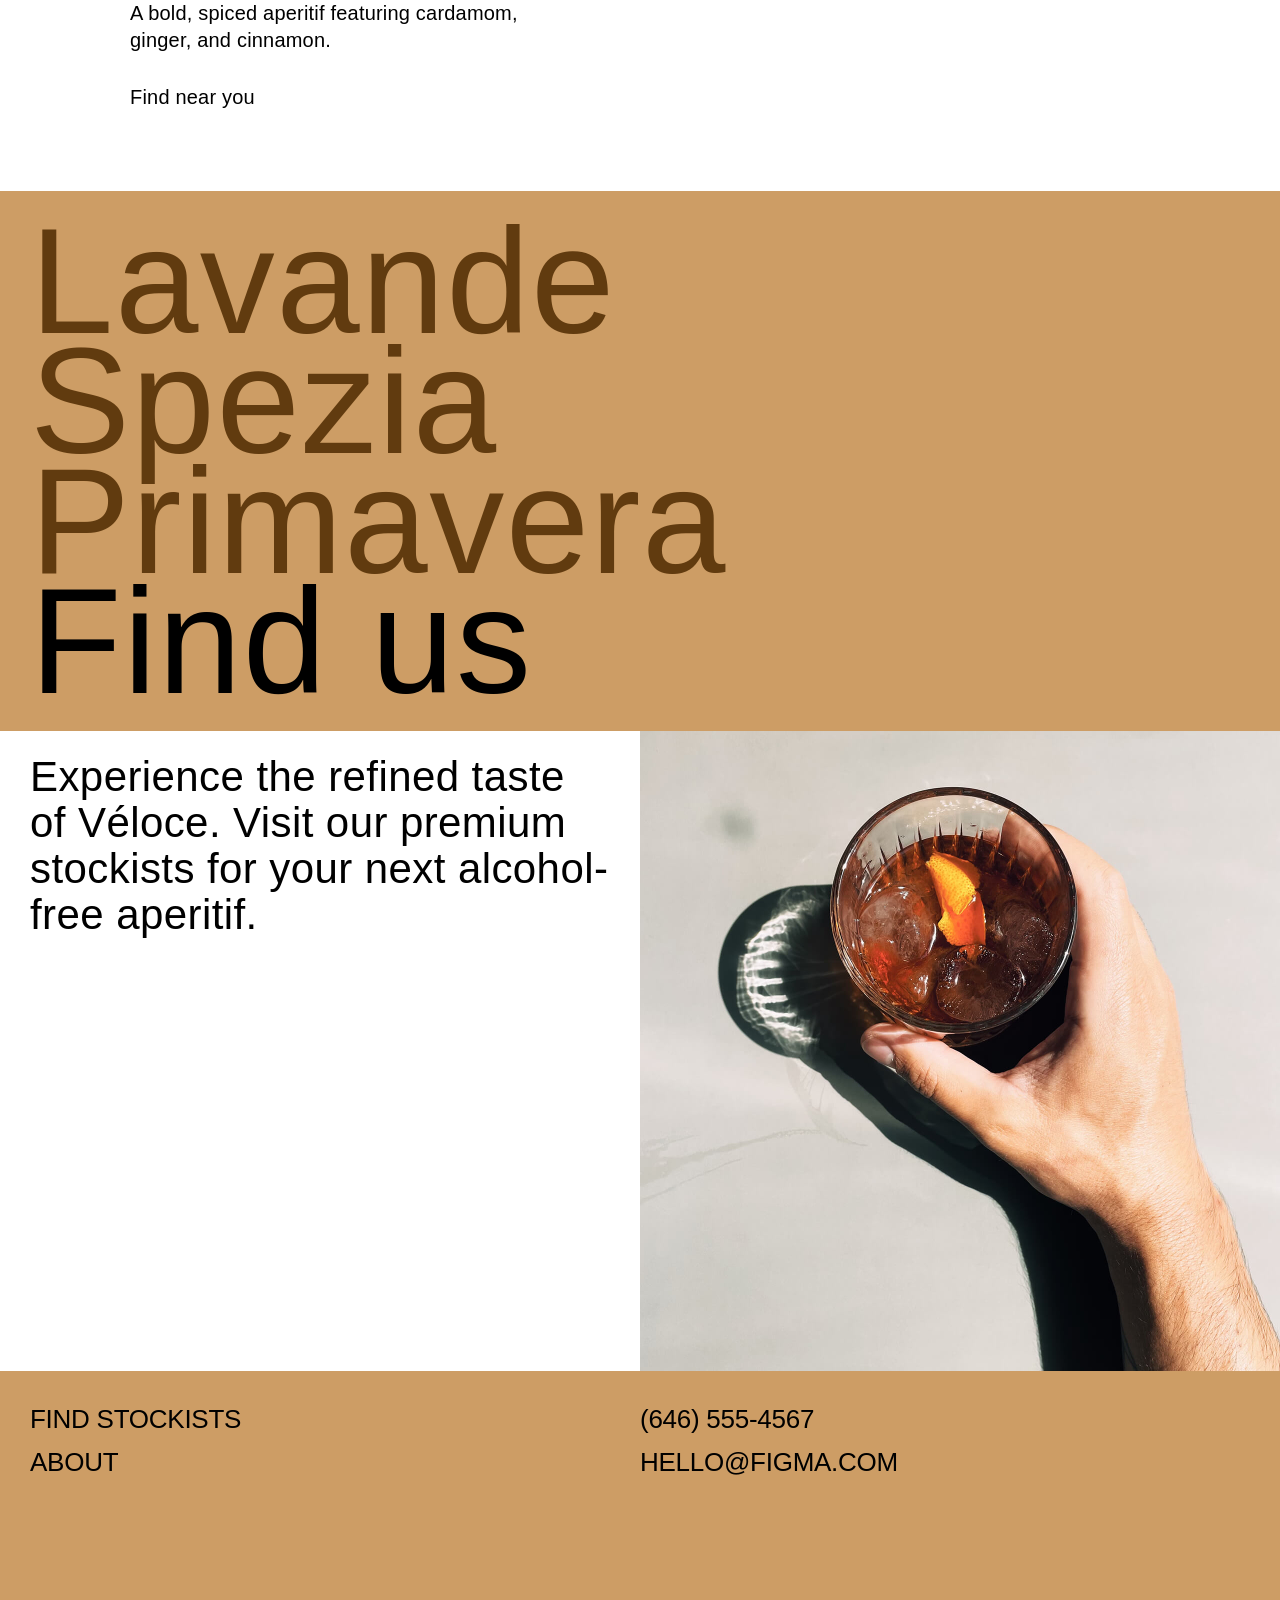
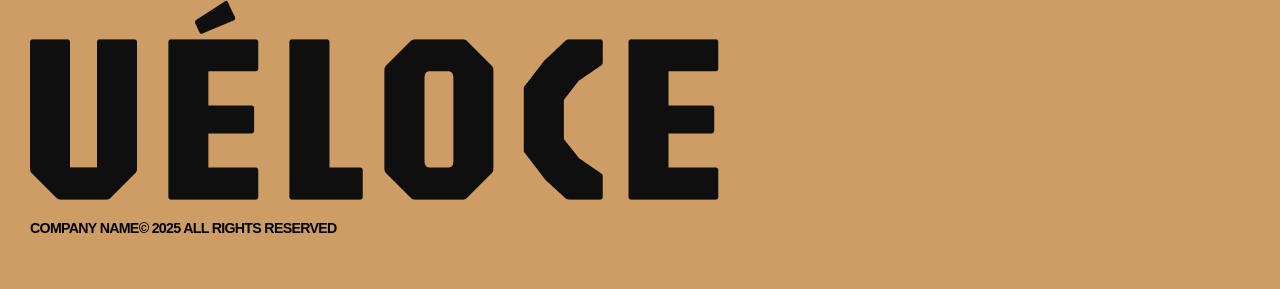
==== commit a0e2cf69: "adiciona css findUS" ====
--- a/index.html
+++ b/index.html
@@ -20,7 +20,7 @@
               <a class="menu-link" href="about.html">ABOUT</a>
             </li>
             <li>
-              <a class="menu-link" href="#">FIND US</a>
+              <a class="menu-link" href="findUs.html">FIND US</a>
             </li>
             <li>
               <a class="menu-link" href="#">CONTACT</a>
@@ -34,7 +34,7 @@
               <a class="menu-link" href="about.html">ABOUT</a>
             </li>
             <li>
-              <a class="menu-link" href="#">FIND STOCKLISTS</a>
+              <a class="menu-link" href="findUs.html">FIND STOCKLISTS</a>
             </li>
             <li>
               <a class="menu-link" href="#">CONTACT</a>
@@ -87,7 +87,7 @@
               A delicate and floral aperitif with notes of lavender and
               chamomile.
             </p>
-            <a href="#">Find near you</a>
+            <a href="findUs.html">Find near you</a>
           </footer>
         </article>
         <article class="drinks">
@@ -96,7 +96,7 @@
           </header>
           <footer>
             <p>A refreshing and vibrant aperitif with bright citrus notes.</p>
-            <a href="#">Find near you</a>
+            <a href="findUs.html">Find near you</a>
           </footer>
         </article>
         <article class="drinks">
@@ -107,13 +107,13 @@
             <p>
               A bold, spiced aperitif featuring cardamom, ginger, and cinnamon.
             </p>
-            <a href="#">Find near you</a>
+            <a href="findUs.html">Find near you</a>
           </footer>
         </article>
       </div>
     </section>
     <section class="flavors">
-      <a href="#">
+      <a href="findUs.html">
         <p>Lavande</p>
         <br />
         <p>Spezia</p>
@@ -137,7 +137,7 @@
     <footer class="main-footer">
       <div class="contact-contents">
         <div class="contact-links">
-          <a href="#">Find Stockists</a>
+          <a href="findUs.html">Find Stockists</a>
           <a href="about.html">About</a>
         </div>
         <div class="contacts">
--- a/css/style.css
+++ b/css/style.css
@@ -7,4 +7,8 @@
 @import url(flavors.css);
 @import url(stocklist.css);
 @import url(main-footer.css);
-@import url(header-abas.css);+@import url(header-abas.css);
+@import url(hero-about.css);
+@import url(founder.css);
+@import url(about-contact.css);
+@import url(findUs.css);
